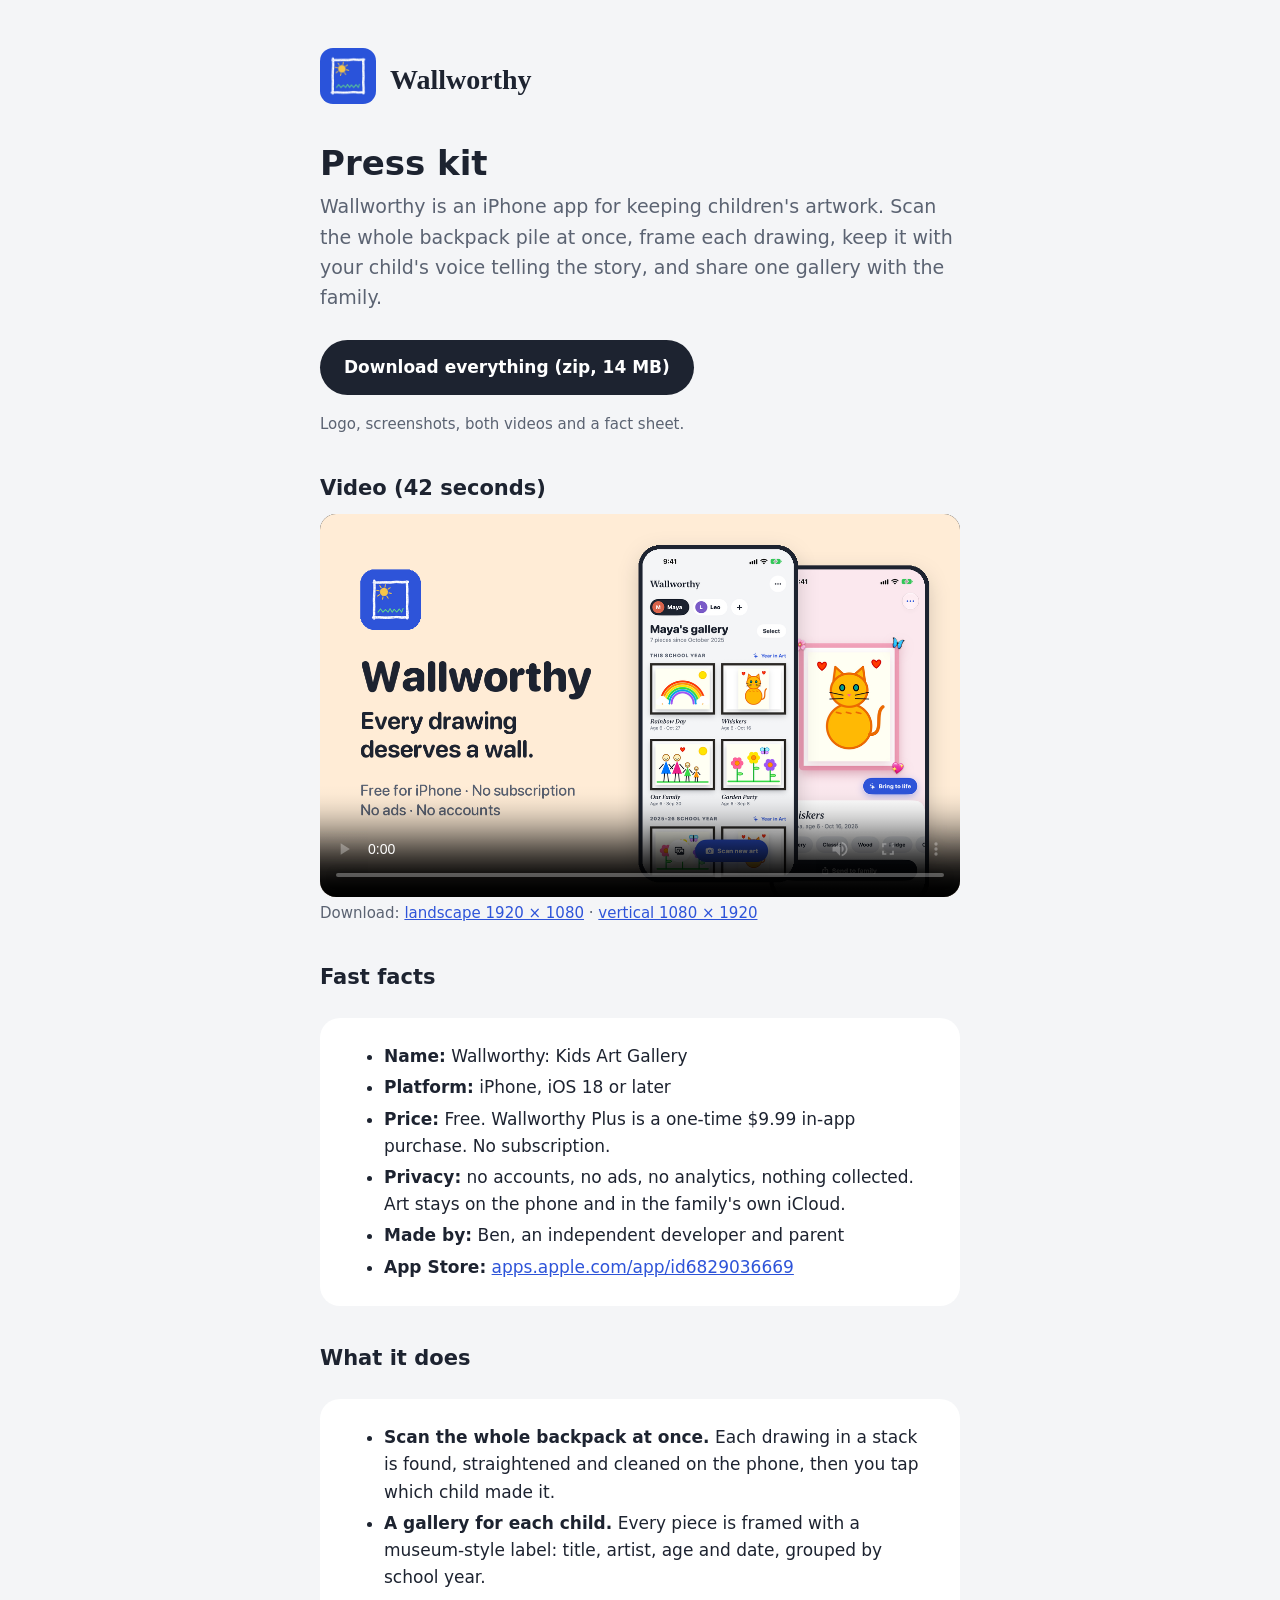
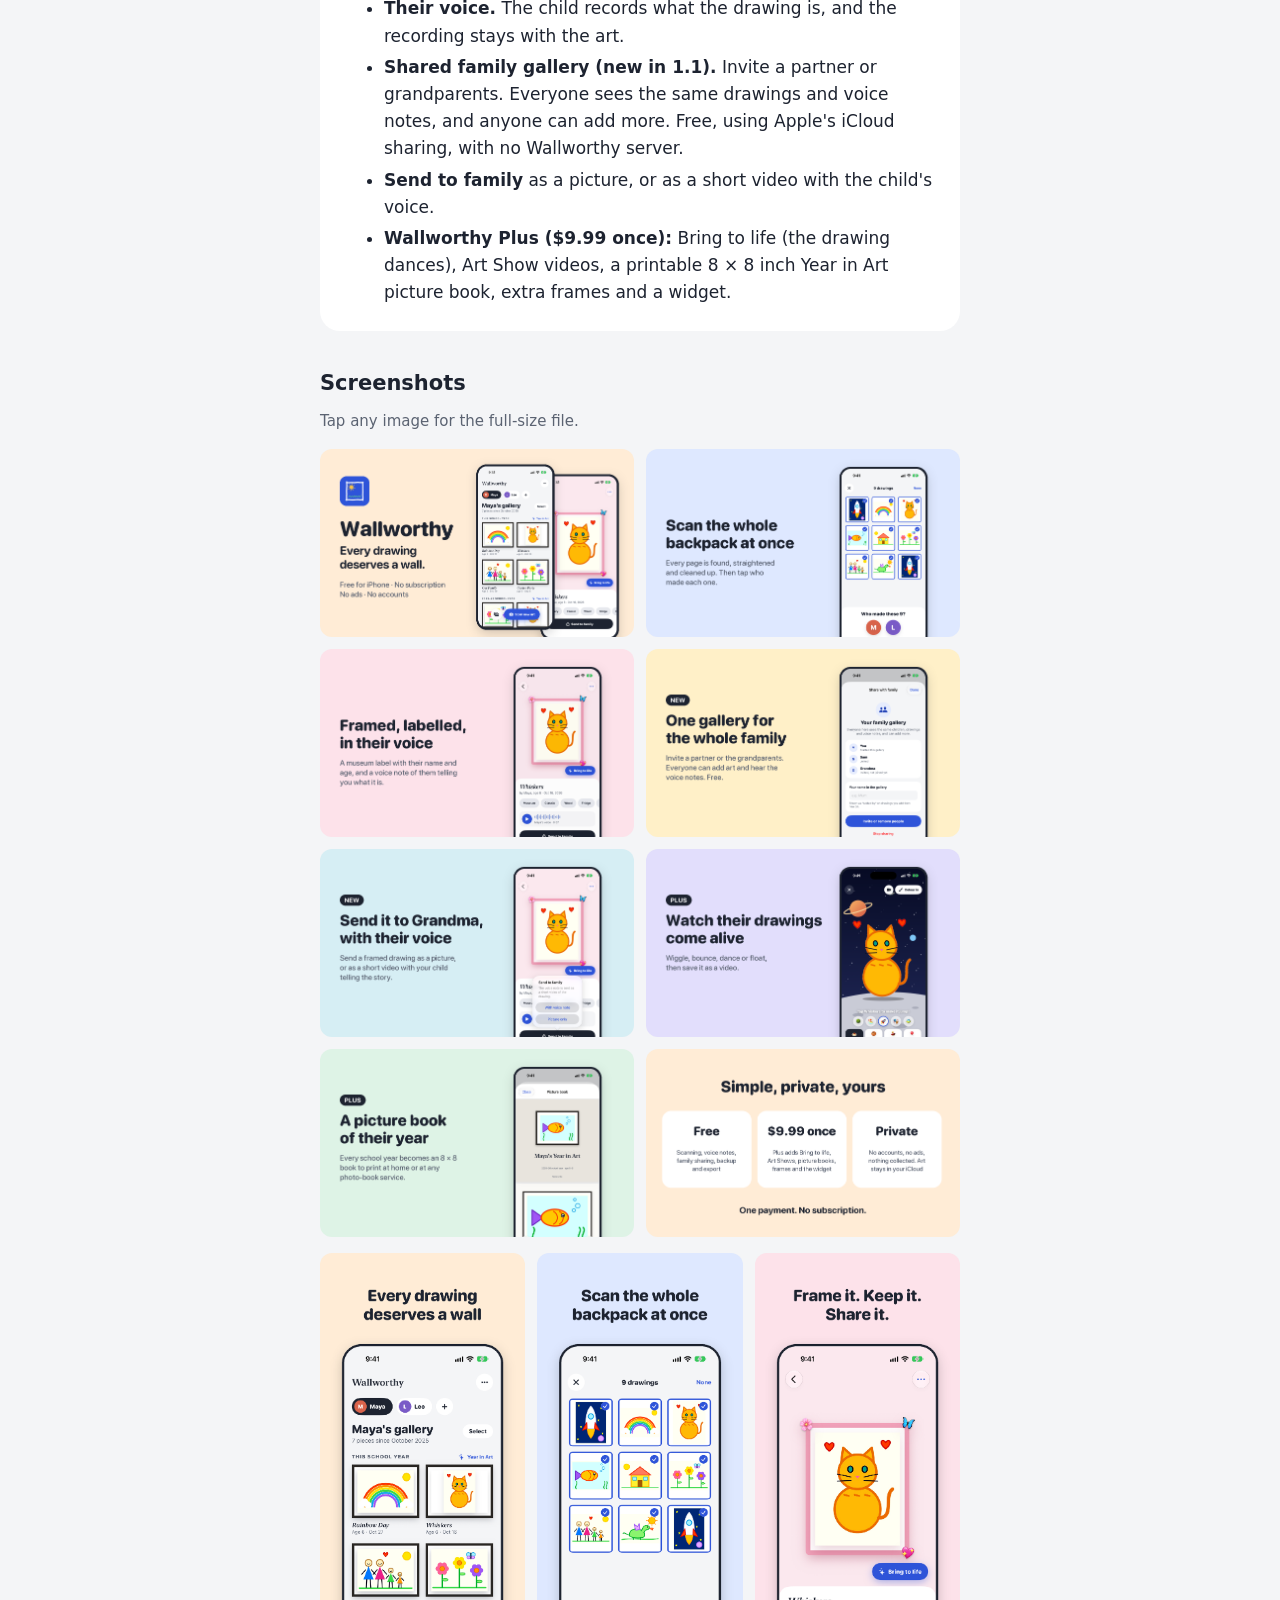
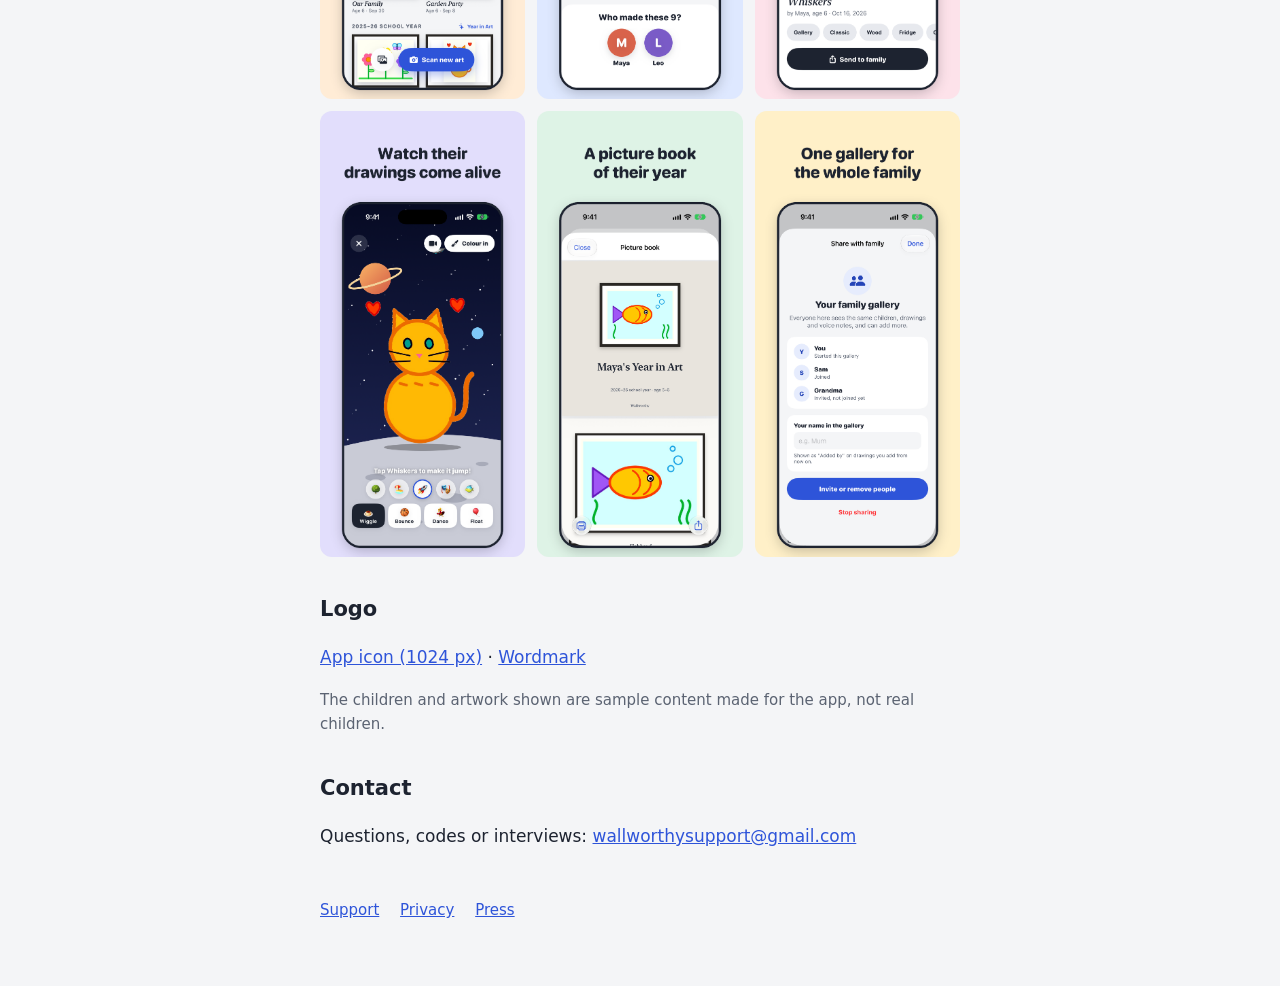
==== press.html @ 1001ebf6 "Press kit page with video, screenshots and logo Co-Authored-By: Claude Opus 5.5 <noreply@anthropic.c" ====
<!doctype html>
<html lang="en">
<head>
<meta charset="utf-8">
<meta name="viewport" content="width=device-width, initial-scale=1">
<title>Wallworthy · Press kit</title>
<meta name="description" content="Press kit for Wallworthy, the iPhone app for keeping kids' art: facts, video, screenshots and logo.">
<meta property="og:title" content="Wallworthy press kit">
<meta property="og:description" content="Facts, a 42-second video, screenshots and logo for Wallworthy, the iPhone app for keeping kids' art.">
<meta property="og:image" content="https://benwortonh787.github.io/wallworthy/press/wide-01-hero.png">
<meta property="og:url" content="https://benwortonh787.github.io/wallworthy/press.html">
<link rel="icon" href="icon.png">
<link rel="stylesheet" href="style.css">
</head>
<body>
<main>
  <header>
    <a href="index.html"><img src="icon.png" alt=""></a>
    <a href="index.html" class="wordmark">Wallworthy</a>
  </header>

  <h1>Press kit</h1>
  <p class="lede">Wallworthy is an iPhone app for keeping children's artwork. Scan the whole backpack pile at once, frame each drawing, keep it with your child's voice telling the story, and share one gallery with the family.</p>
  <p><a class="download" href="press/wallworthy-press-kit.zip">Download everything (zip, 14 MB)</a></p>
  <p class="small">Logo, screenshots, both videos and a fact sheet.</p>

  <h2>Video (42 seconds)</h2>
  <video controls playsinline preload="metadata" poster="press/wide-01-hero.png">
    <source src="press/wallworthy-promo-landscape.mp4" type="video/mp4">
  </video>
  <p class="small">Download: <a href="press/wallworthy-promo-landscape.mp4" download>landscape 1920 × 1080</a> · <a href="press/wallworthy-promo-vertical.mp4" download>vertical 1080 × 1920</a></p>

  <h2>Fast facts</h2>
  <div class="card">
    <ul class="facts">
      <li><strong>Name:</strong> Wallworthy: Kids Art Gallery</li>
      <li><strong>Platform:</strong> iPhone, iOS 18 or later</li>
      <li><strong>Price:</strong> Free. Wallworthy Plus is a one-time $9.99 in-app purchase. No subscription.</li>
      <li><strong>Privacy:</strong> no accounts, no ads, no analytics, nothing collected. Art stays on the phone and in the family's own iCloud.</li>
      <li><strong>Made by:</strong> Ben, an independent developer and parent</li>
      <li><strong>App Store:</strong> <a href="https://apps.apple.com/app/id6829036669">apps.apple.com/app/id6829036669</a></li>
    </ul>
  </div>

  <h2>What it does</h2>
  <div class="card">
    <ul class="facts">
      <li><strong>Scan the whole backpack at once.</strong> Each drawing in a stack is found, straightened and cleaned on the phone, then you tap which child made it.</li>
      <li><strong>A gallery for each child.</strong> Every piece is framed with a museum-style label: title, artist, age and date, grouped by school year.</li>
      <li><strong>Their voice.</strong> The child records what the drawing is, and the recording stays with the art.</li>
      <li><strong>Shared family gallery (new in 1.1).</strong> Invite a partner or grandparents. Everyone sees the same drawings and voice notes, and anyone can add more. Free, using Apple's iCloud sharing, with no Wallworthy server.</li>
      <li><strong>Send to family</strong> as a picture, or as a short video with the child's voice.</li>
      <li><strong>Wallworthy Plus ($9.99 once):</strong> Bring to life (the drawing dances), Art Show videos, a printable 8 × 8 inch Year in Art picture book, extra frames and a widget.</li>
    </ul>
  </div>

  <h2>Screenshots</h2>
  <p class="small">Tap any image for the full-size file.</p>
  <div class="shots">
    <a href="press/wide-01-hero.png"><img src="press/wide-01-hero.png" alt="Wallworthy gallery" loading="lazy"></a>
    <a href="press/wide-02-scan.png"><img src="press/wide-02-scan.png" alt="Scanning a stack of drawings" loading="lazy"></a>
    <a href="press/wide-03-frame.png"><img src="press/wide-03-frame.png" alt="A framed drawing with a voice note" loading="lazy"></a>
    <a href="press/wide-04-family.png"><img src="press/wide-04-family.png" alt="Shared family gallery" loading="lazy"></a>
    <a href="press/wide-05-send.png"><img src="press/wide-05-send.png" alt="Sending a drawing to family" loading="lazy"></a>
    <a href="press/wide-06-alive.png"><img src="press/wide-06-alive.png" alt="Bring to life" loading="lazy"></a>
    <a href="press/wide-07-book.png"><img src="press/wide-07-book.png" alt="Year in Art picture book" loading="lazy"></a>
    <a href="press/wide-08-pricing.png"><img src="press/wide-08-pricing.png" alt="Pricing" loading="lazy"></a>
  </div>
  <div class="shots phones">
    <a href="press/iphone-01.png"><img src="press/iphone-01.png" alt="iPhone screenshot 1" loading="lazy"></a>
    <a href="press/iphone-02.png"><img src="press/iphone-02.png" alt="iPhone screenshot 2" loading="lazy"></a>
    <a href="press/iphone-03.png"><img src="press/iphone-03.png" alt="iPhone screenshot 3" loading="lazy"></a>
    <a href="press/iphone-04.png"><img src="press/iphone-04.png" alt="iPhone screenshot 4" loading="lazy"></a>
    <a href="press/iphone-05.png"><img src="press/iphone-05.png" alt="iPhone screenshot 5" loading="lazy"></a>
    <a href="press/iphone-06.png"><img src="press/iphone-06.png" alt="iPhone screenshot 6" loading="lazy"></a>
  </div>

  <h2>Logo</h2>
  <p><a href="press/wallworthy-icon-1024.png">App icon (1024 px)</a> · <a href="press/wallworthy-logo.png">Wordmark</a></p>

  <p class="small">The children and artwork shown are sample content made for the app, not real children.</p>

  <h2>Contact</h2>
  <p>Questions, codes or interviews: <a href="mailto:wallworthysupport@gmail.com">wallworthysupport@gmail.com</a></p>

  <footer>
    <a href="index.html">Support</a>
    <a href="privacy.html">Privacy</a>
    <a href="press.html">Press</a>
  </footer>
</main>
</body>
</html>
---- style.css ----
:root {
  --ink: #1D2330;
  --muted: #5B6372;
  --bg: #F4F5F7;
  --card: #FFFFFF;
  --accent: #2E54D9;
  --line: #E7E9EE;
}
* { box-sizing: border-box; }
body {
  margin: 0;
  background: var(--bg);
  color: var(--ink);
  font: 17px/1.6 ui-rounded, "SF Pro Rounded", -apple-system, system-ui, sans-serif;
}
main { max-width: 680px; margin: 0 auto; padding: 48px 20px 64px; }
header { display: flex; align-items: center; gap: 14px; margin-bottom: 32px; }
header img { width: 56px; height: 56px; border-radius: 13px; }
header a { color: inherit; text-decoration: none; }
.wordmark { font: 600 28px/1 ui-serif, Georgia, serif; }
h1 { font-size: 34px; line-height: 1.15; margin: 0 0 8px; }
h2 { font-size: 21px; margin: 36px 0 8px; }
p, li { color: var(--ink); }
.lede { color: var(--muted); font-size: 19px; margin-top: 0; }
.card { background: var(--card); border-radius: 20px; padding: 8px 24px; margin: 24px 0; }
.updated { color: var(--muted); font-size: 15px; }
a { color: var(--accent); }
details { border-bottom: 1px solid var(--line); padding: 16px 0; }
details:last-child { border-bottom: 0; }
summary { font-weight: 700; cursor: pointer; }
footer { margin-top: 48px; color: var(--muted); font-size: 15px; }
footer a { margin-right: 16px; }
.download { display: inline-block; background: var(--ink); color: #fff; text-decoration: none; font-weight: 700; padding: 14px 24px; border-radius: 999px; margin-top: 8px; }
.download:hover { background: var(--accent); }
.small { color: var(--muted); font-size: 15px; margin-top: 4px; }
video { width: 100%; border-radius: 16px; background: #000; display: block; }
.shots { display: grid; grid-template-columns: 1fr 1fr; gap: 12px; margin: 16px 0; }
.shots img { width: 100%; border-radius: 12px; display: block; }
.phones { grid-template-columns: repeat(3, 1fr); }
.facts li { margin: 4px 0; }
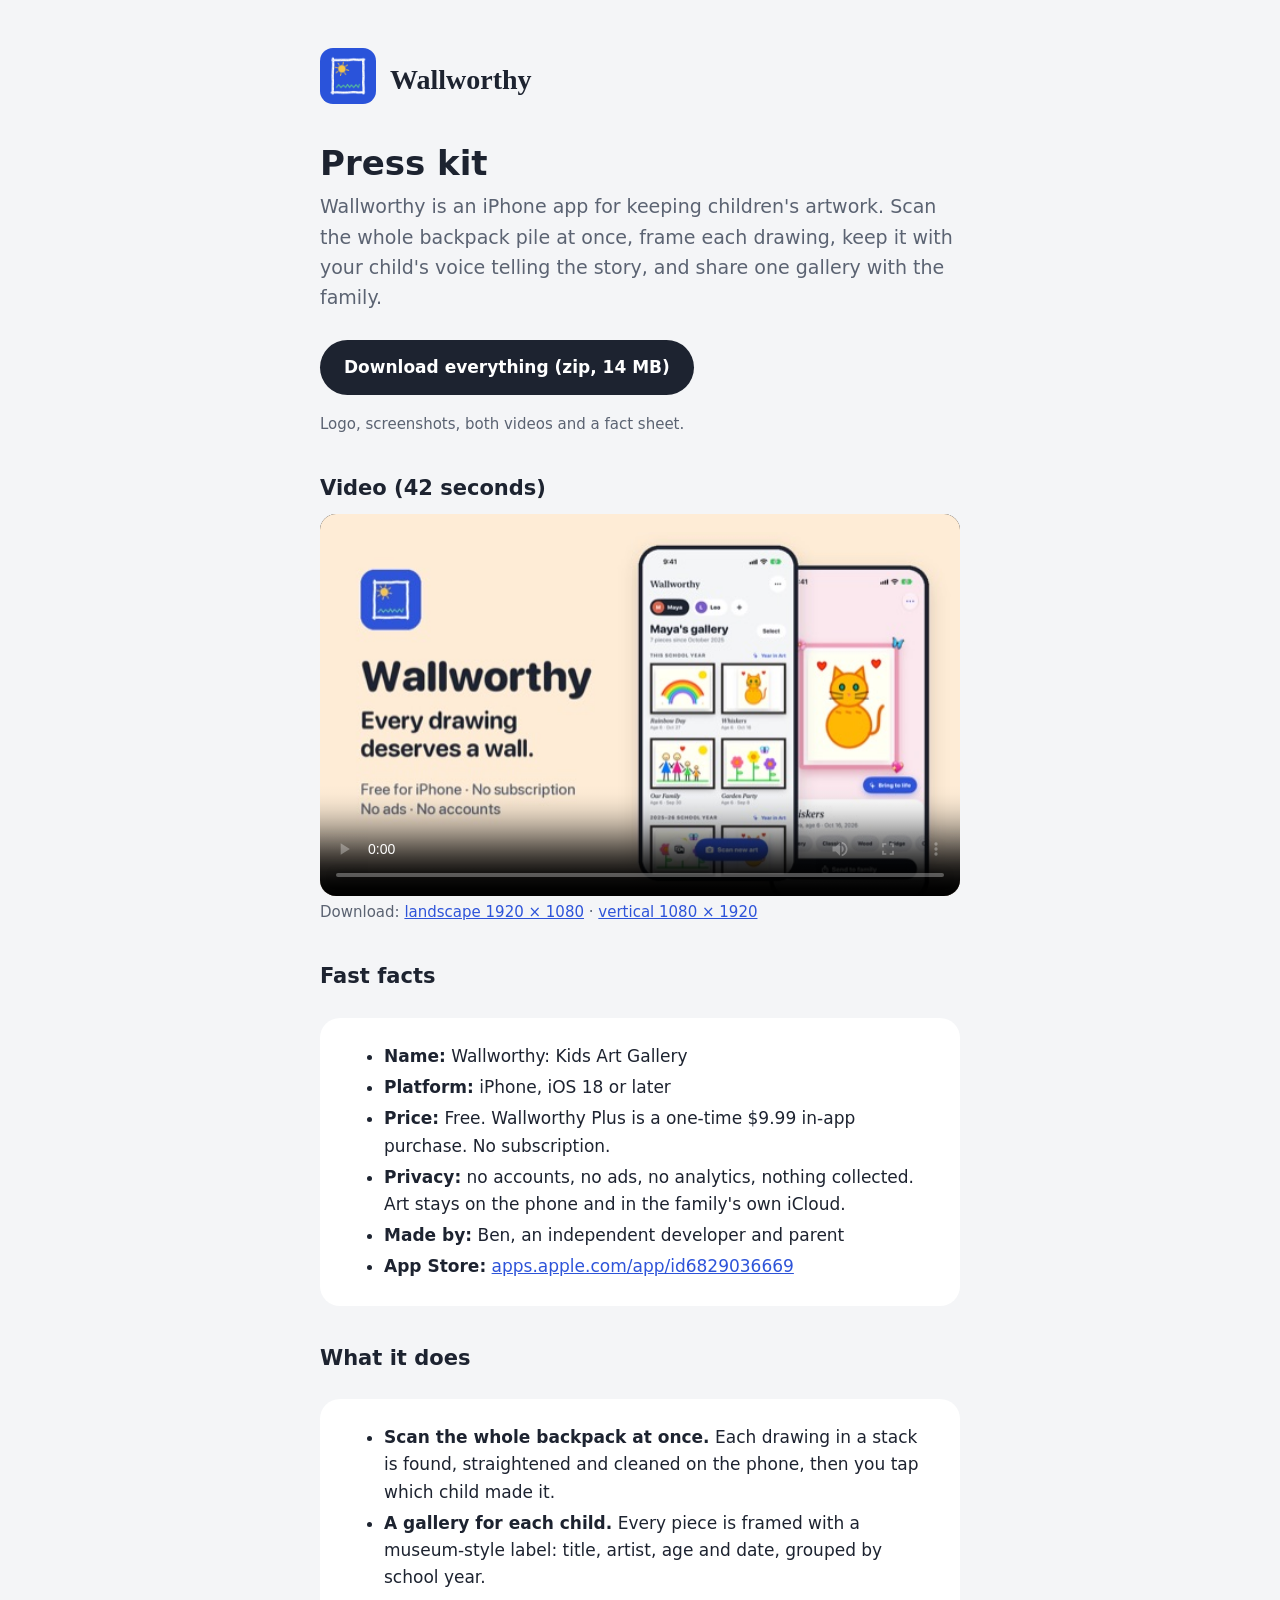
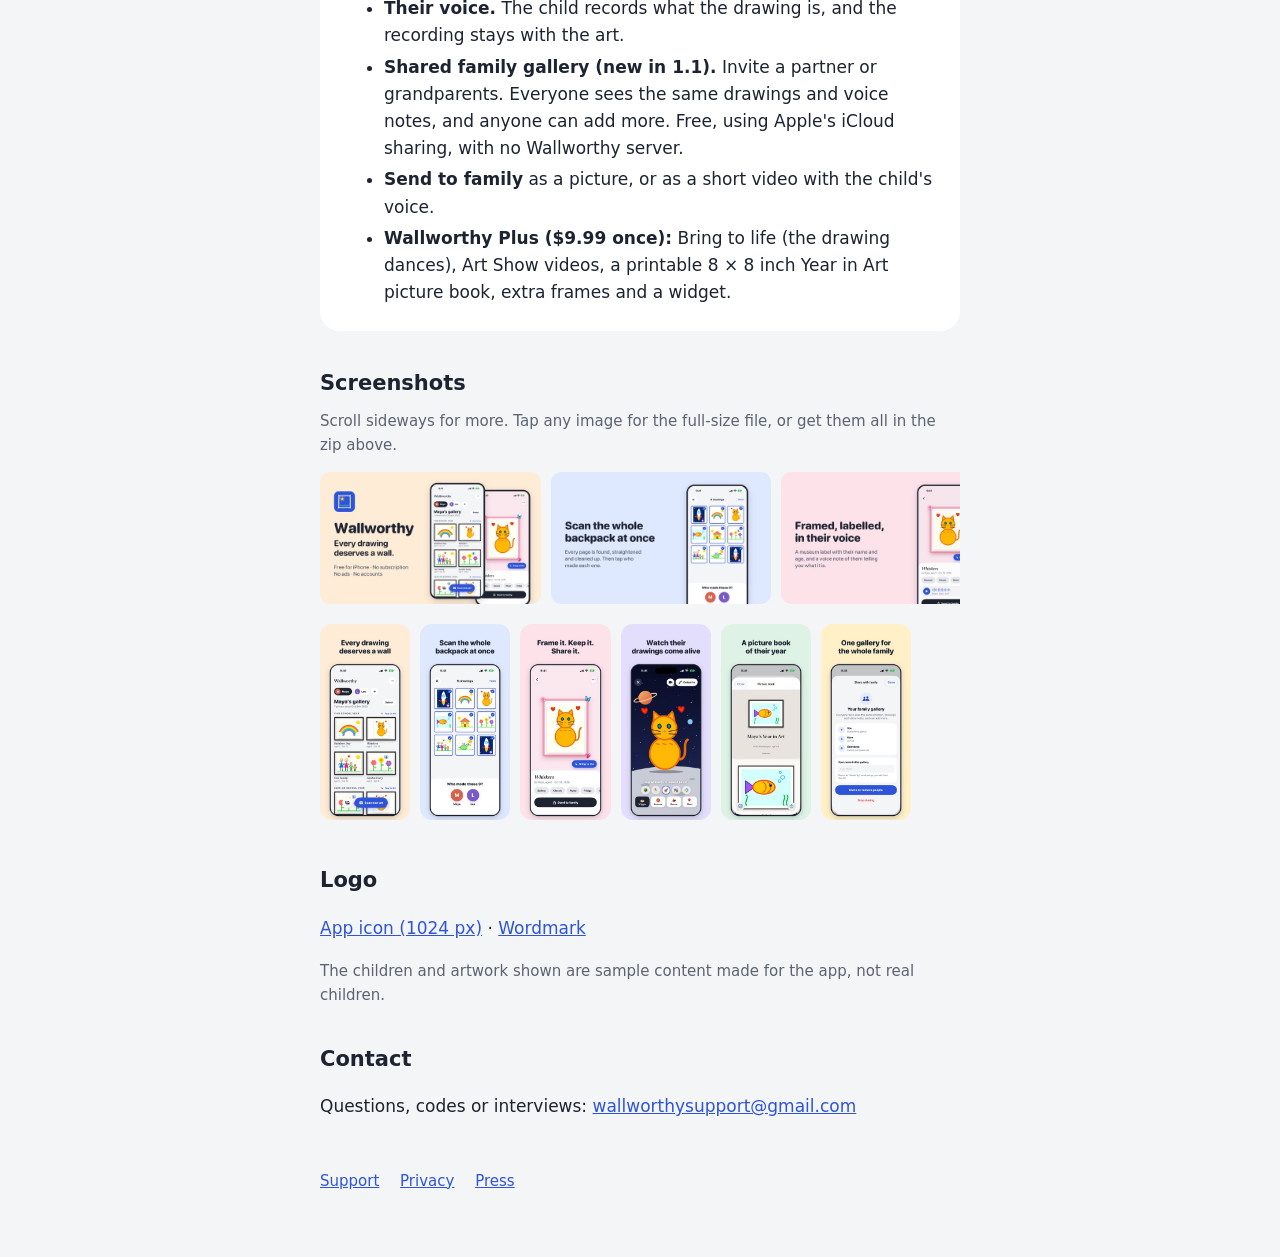
==== commit a24aeca7: "Press page: compact screenshot strips with thumbnails Co-Authored-By: Claude Opus 5.5 <noreply@anthr" ====
--- a/press.html
+++ b/press.html
@@ -25,7 +25,7 @@
   <p class="small">Logo, screenshots, both videos and a fact sheet.</p>
 
   <h2>Video (42 seconds)</h2>
-  <video controls playsinline preload="metadata" poster="press/wide-01-hero.png">
+  <video controls playsinline preload="metadata" poster="press/thumbs/wide-01-hero.jpg">
     <source src="press/wallworthy-promo-landscape.mp4" type="video/mp4">
   </video>
   <p class="small">Download: <a href="press/wallworthy-promo-landscape.mp4" download>landscape 1920 × 1080</a> · <a href="press/wallworthy-promo-vertical.mp4" download>vertical 1080 × 1920</a></p>
@@ -55,24 +55,24 @@
   </div>
 
   <h2>Screenshots</h2>
-  <p class="small">Tap any image for the full-size file.</p>
-  <div class="shots">
-    <a href="press/wide-01-hero.png"><img src="press/wide-01-hero.png" alt="Wallworthy gallery" loading="lazy"></a>
-    <a href="press/wide-02-scan.png"><img src="press/wide-02-scan.png" alt="Scanning a stack of drawings" loading="lazy"></a>
-    <a href="press/wide-03-frame.png"><img src="press/wide-03-frame.png" alt="A framed drawing with a voice note" loading="lazy"></a>
-    <a href="press/wide-04-family.png"><img src="press/wide-04-family.png" alt="Shared family gallery" loading="lazy"></a>
-    <a href="press/wide-05-send.png"><img src="press/wide-05-send.png" alt="Sending a drawing to family" loading="lazy"></a>
-    <a href="press/wide-06-alive.png"><img src="press/wide-06-alive.png" alt="Bring to life" loading="lazy"></a>
-    <a href="press/wide-07-book.png"><img src="press/wide-07-book.png" alt="Year in Art picture book" loading="lazy"></a>
-    <a href="press/wide-08-pricing.png"><img src="press/wide-08-pricing.png" alt="Pricing" loading="lazy"></a>
+  <p class="small">Scroll sideways for more. Tap any image for the full-size file, or get them all in the zip above.</p>
+  <div class="strip wide">
+    <a href="press/wide-01-hero.png"><img src="press/thumbs/wide-01-hero.jpg" alt="Wallworthy gallery" loading="lazy"></a>
+    <a href="press/wide-02-scan.png"><img src="press/thumbs/wide-02-scan.jpg" alt="Scanning a stack of drawings" loading="lazy"></a>
+    <a href="press/wide-03-frame.png"><img src="press/thumbs/wide-03-frame.jpg" alt="A framed drawing with a voice note" loading="lazy"></a>
+    <a href="press/wide-04-family.png"><img src="press/thumbs/wide-04-family.jpg" alt="Shared family gallery" loading="lazy"></a>
+    <a href="press/wide-05-send.png"><img src="press/thumbs/wide-05-send.jpg" alt="Sending a drawing to family" loading="lazy"></a>
+    <a href="press/wide-06-alive.png"><img src="press/thumbs/wide-06-alive.jpg" alt="Bring to life" loading="lazy"></a>
+    <a href="press/wide-07-book.png"><img src="press/thumbs/wide-07-book.jpg" alt="Year in Art picture book" loading="lazy"></a>
+    <a href="press/wide-08-pricing.png"><img src="press/thumbs/wide-08-pricing.jpg" alt="Pricing" loading="lazy"></a>
   </div>
-  <div class="shots phones">
-    <a href="press/iphone-01.png"><img src="press/iphone-01.png" alt="iPhone screenshot 1" loading="lazy"></a>
-    <a href="press/iphone-02.png"><img src="press/iphone-02.png" alt="iPhone screenshot 2" loading="lazy"></a>
-    <a href="press/iphone-03.png"><img src="press/iphone-03.png" alt="iPhone screenshot 3" loading="lazy"></a>
-    <a href="press/iphone-04.png"><img src="press/iphone-04.png" alt="iPhone screenshot 4" loading="lazy"></a>
-    <a href="press/iphone-05.png"><img src="press/iphone-05.png" alt="iPhone screenshot 5" loading="lazy"></a>
-    <a href="press/iphone-06.png"><img src="press/iphone-06.png" alt="iPhone screenshot 6" loading="lazy"></a>
+  <div class="strip phones">
+    <a href="press/iphone-01.png"><img src="press/thumbs/iphone-01.jpg" alt="iPhone screenshot 1" loading="lazy"></a>
+    <a href="press/iphone-02.png"><img src="press/thumbs/iphone-02.jpg" alt="iPhone screenshot 2" loading="lazy"></a>
+    <a href="press/iphone-03.png"><img src="press/thumbs/iphone-03.jpg" alt="iPhone screenshot 3" loading="lazy"></a>
+    <a href="press/iphone-04.png"><img src="press/thumbs/iphone-04.jpg" alt="iPhone screenshot 4" loading="lazy"></a>
+    <a href="press/iphone-05.png"><img src="press/thumbs/iphone-05.jpg" alt="iPhone screenshot 5" loading="lazy"></a>
+    <a href="press/iphone-06.png"><img src="press/thumbs/iphone-06.jpg" alt="iPhone screenshot 6" loading="lazy"></a>
   </div>
 
   <h2>Logo</h2>
--- a/style.css
+++ b/style.css
@@ -34,7 +34,9 @@
 .download:hover { background: var(--accent); }
 .small { color: var(--muted); font-size: 15px; margin-top: 4px; }
 video { width: 100%; border-radius: 16px; background: #000; display: block; }
-.shots { display: grid; grid-template-columns: 1fr 1fr; gap: 12px; margin: 16px 0; }
-.shots img { width: 100%; border-radius: 12px; display: block; }
-.phones { grid-template-columns: repeat(3, 1fr); }
+.strip { display: flex; gap: 10px; overflow-x: auto; scroll-snap-type: x mandatory; margin: 12px 0; padding-bottom: 8px; -webkit-overflow-scrolling: touch; }
+.strip a { flex: 0 0 auto; scroll-snap-align: start; }
+.strip img { display: block; border-radius: 10px; width: auto; }
+.strip.wide img { height: 132px; }
+.strip.phones img { height: 196px; border-radius: 12px; }
 .facts li { margin: 4px 0; }
